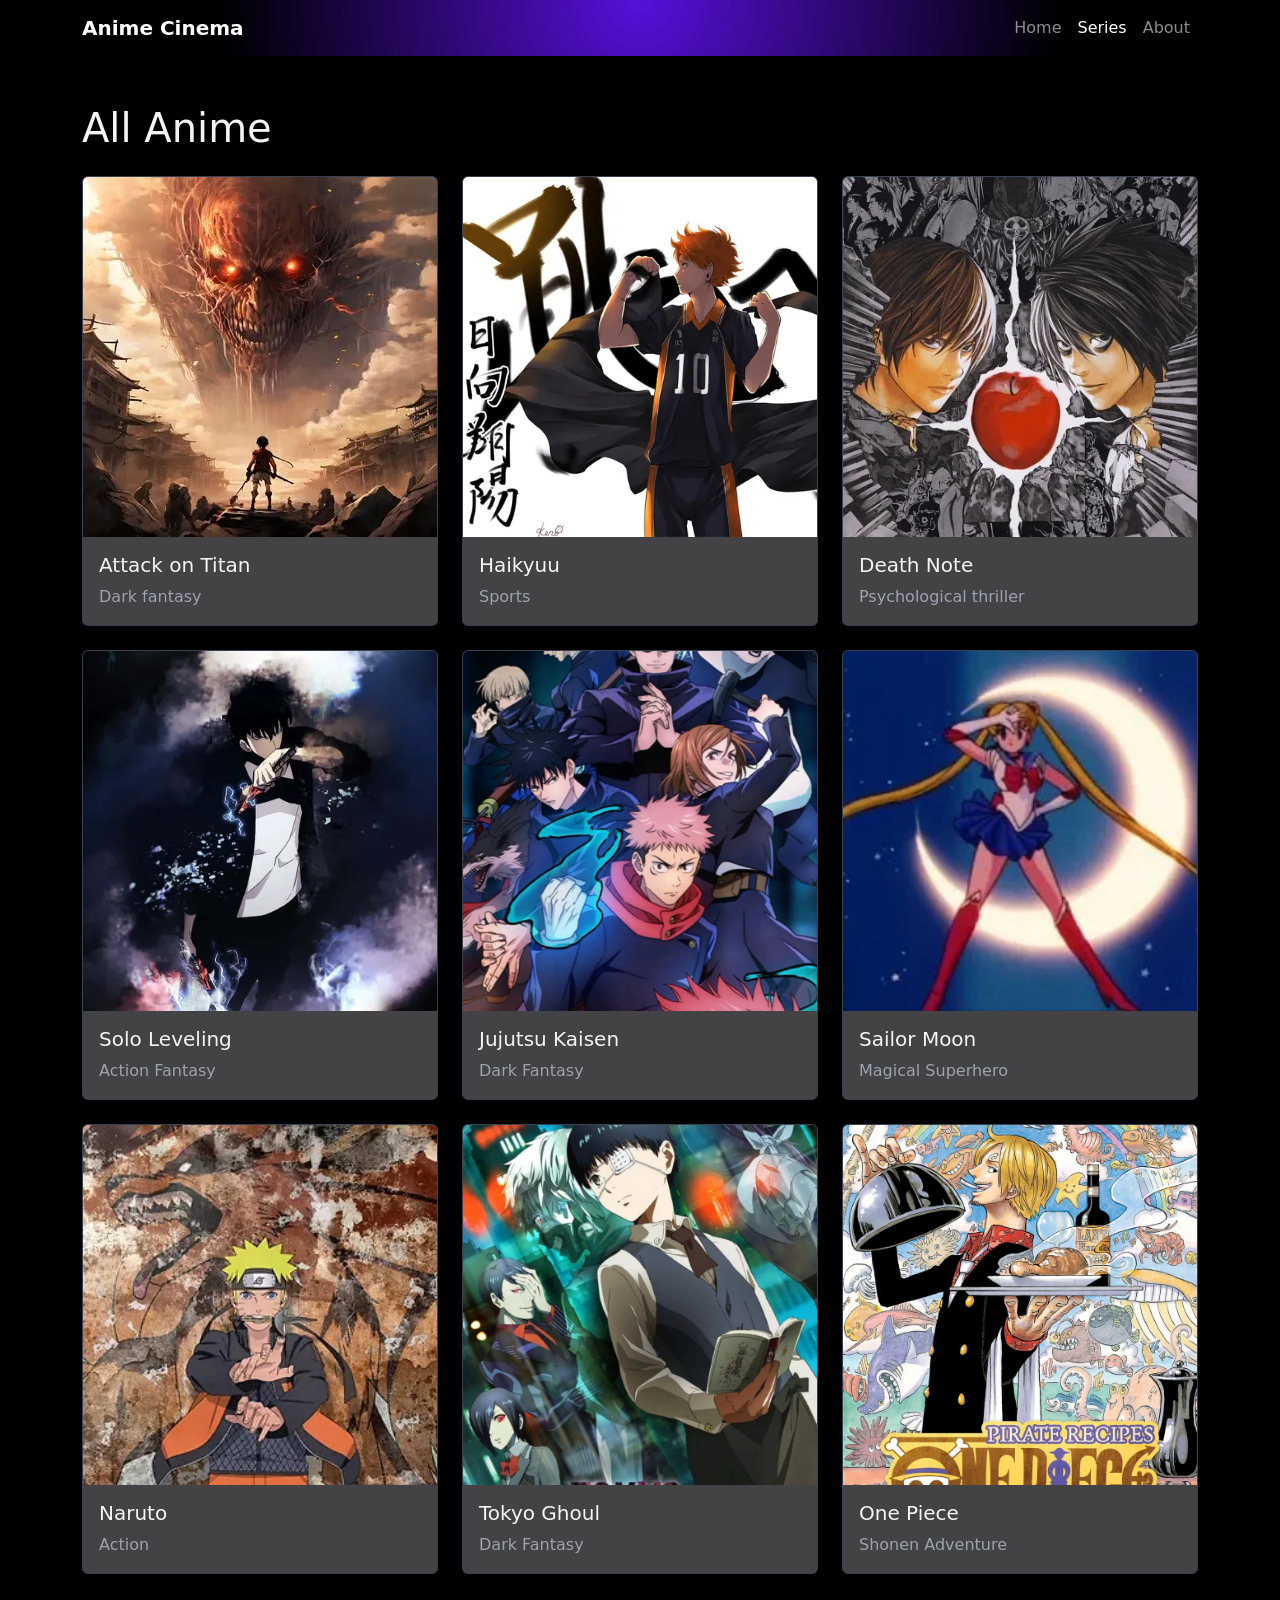
==== project/movies.html @ 6b7c6824 "projekti" ====
<!DOCTYPE html>
<html lang="en">
<head>
  <meta charset="UTF-8" />
  <meta name="viewport" content="width=device-width, initial-scale=1.0" />
  <title>Anime Cinema</title>
  <link href="https://cdn.jsdelivr.net/npm/bootstrap@5.3.3/dist/css/bootstrap.min.css" rel="stylesheet" />
  <link rel="stylesheet" href="styles/style.css" />
</head>
<body>
  <nav class="navbar navbar-expand-lg navbar-dark movie-navbar" style="background:radial-gradient(circle at top, #5610da 0%, #000000 65%)">
    <div class="container">
      <a class="navbar-brand fw-bold" href="index.html">Anime Cinema</a>
      <div class="collapse navbar-collapse show">
        <ul class="navbar-nav ms-auto">
          <li class="nav-item"><a class="nav-link" href="index.html">Home</a></li>
          <li class="nav-item"><a class="nav-link active" href="movies.html">Series</a></li>
          <li class="nav-item"><a class="nav-link" href="about.html">About</a></li>
        </ul>
      </div>
    </div>
  </nav>

  <main class="container py-5">
    <h1 class="mb-4">All Anime</h1>
    <div class="row g-4">
      <div class="col-md-6 col-lg-4"><a href="details/attack-on-titan.html" class="text-decoration-none"><div class="card movie-card h-100"><img src="images/1aot.webp" class="card-img-top" alt="Attack on Titan poster" /><div class="card-body"><h2 class="h5">Attack on Titan</h2><p class="text-muted mb-0">Dark fantasy</p></div></div></a></div>
      <div class="col-md-6 col-lg-4"><a href="details/haikyuu.html" class="text-decoration-none"><div class="card movie-card h-100"><img src="images/1haikyuu.webp" class="card-img-top" alt="Haikyuu poster" /><div class="card-body"><h2 class="h5">Haikyuu</h2><p class="text-muted mb-0">Sports</p></div></div></a></div>
      <div class="col-md-6 col-lg-4"><a href="details/deathnote.html" class="text-decoration-none"><div class="card movie-card h-100"><img src="images/deathnote poster.webp" class="card-img-top" alt="Death Note poster" /><div class="card-body"><h2 class="h5">Death Note</h2><p class="text-muted mb-0">Psychological thriller</p></div></div></a></div>
      <div class="col-md-6 col-lg-4"><a href="details/solo-levelling.html" class="text-decoration-none"><div class="card movie-card h-100"><img src="images/1slevel.webp" class="card-img-top" alt="Solo Leveling poster" /><div class="card-body"><h2 class="h5">Solo Leveling</h2><p class="text-muted mb-0">Action Fantasy</p></div></div></a></div>
      <div class="col-md-6 col-lg-4"><a href="details/jujutsu-kaisen.html" class="text-decoration-none"><div class="card movie-card h-100"><img src="images/jjk poster.webp" class="card-img-top" alt="Jujutsu Kaisen poster" /><div class="card-body"><h2 class="h5">Jujutsu Kaisen</h2><p class="text-muted mb-0">Dark Fantasy</p></div></div></a></div>
      <div class="col-md-6 col-lg-4"><a href="details/sailor-moon.html" class="text-decoration-none"><div class="card movie-card h-100"><img src="images/1samoon.webp" class="card-img-top" alt="Sailor Moon poster" /><div class="card-body"><h2 class="h5">Sailor Moon</h2><p class="text-muted mb-0">Magical Superhero</p></div></div></a></div>
      <div class="col-md-6 col-lg-4"><a href="details/naruto.html" class="text-decoration-none"><div class="card movie-card h-100"><img src="images/naruto poster.webp" class="card-img-top" alt="Naruto poster" /><div class="card-body"><h2 class="h5">Naruto</h2><p class="text-muted mb-0">Action</p></div></div></a></div>
      <div class="col-md-6 col-lg-4"><a href="details/tokyo-ghoul.html" class="text-decoration-none"><div class="card movie-card h-100"><img src="images/tokyo ghoul poster.webp" class="card-img-top" alt="Tokyo Ghoul poster" /><div class="card-body"><h2 class="h5">Tokyo Ghoul</h2><p class="text-muted mb-0">Dark Fantasy</p></div></div></a></div>
      <div class="col-md-6 col-lg-4"><a href="details/one-piece.html" class="text-decoration-none"><div class="card movie-card h-100"><img src="images/one piece poster.webp" class="card-img-top" alt="One Piece poster" /><div class="card-body"><h2 class="h5">One Piece</h2><p class="text-muted mb-0">Shonen Adventure</p></div></div></a></div>
    </div>
  </main>
</body>
</html>
---- project/styles/style.css ----
:root {
  --bg-dark: #000000;
  --bg-card: #434244;
  --text-light: #f3f4f6;
  --muted: #9ca3af;
}

body {
  background-color: var(--bg-dark);
  color: var(--text-light);
}

.movie-navbar {
  background: linear-gradient(90deg, #000000, #000000);
}

.hero {
  background: radial-gradient(circle at top, #5610da 0%, #000000 65%);
  border-bottom: 1px solid #374151;
}

.movie-card,
.movie-detail {
  background-color: var(--bg-card);
  border: 1px solid #374151;
  color: var(--text-light);
}

.movie-card {
  transition: transform 0.2s ease, box-shadow 0.2s ease;
}

.movie-card:hover {
  transform: translateY(-4px);
  box-shadow: 0 10px 20px rgba(0, 0, 0, 0.3);
}

.card-img-top {
  height: 360px;
  object-fit: cover;
}

.detail-cover {
  height: 100%;
  min-height: 320px;
  object-fit: cover;
}

.text-muted {
  color: var(--muted) !important;
}

.list-group-item {
  background-color: #000000;
  color: var(--text-light);
  border-color: #374151;
}

.style {
  background-color:#8000ff;
  border-color:#5610da;
  color:#f3f4f6;
}

.edit{
  background-color: #5863ff;
  border-color:#5863ff;
}

.remove{
  background-color:#6924ca;
  border-color:#6924ca;
}

.edit:hover {
  background-color:#6924ca;
  border-color:#6924ca;
}
.remove:hover {
  background-color: #5863ff;
  border-color:#5863ff;
}

.btnstyle{
  background-color:#2a9bfe;
  border-color: #0c5ba0;
}

.btnstyle:hover {
  background-color: #434244;
  border-color:#f3f4f6;
  color:#f3f4f6;
}

.bgcol {
  background-color:#5a85cb;
}
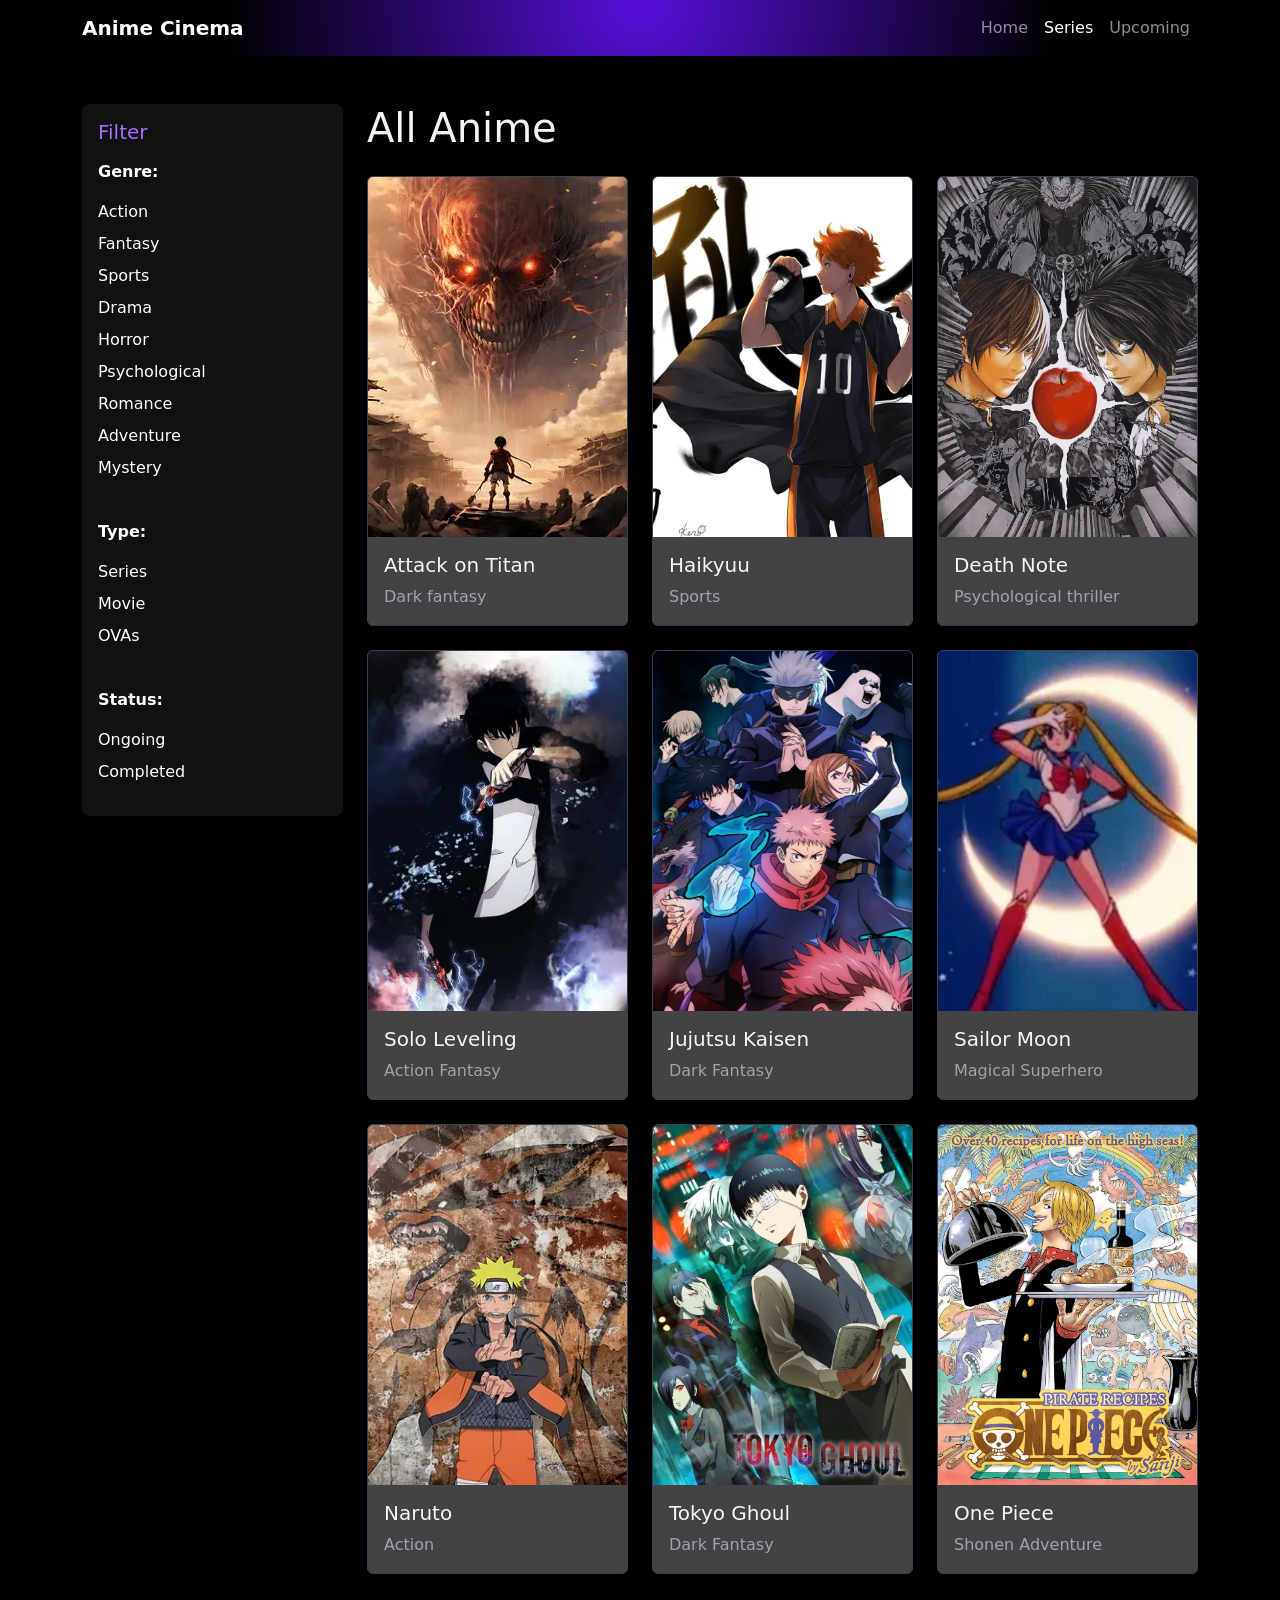
==== commit c2c61664: "projekti" ====
--- a/project/movies.html
+++ b/project/movies.html
@@ -15,13 +15,49 @@
         <ul class="navbar-nav ms-auto">
           <li class="nav-item"><a class="nav-link" href="index.html">Home</a></li>
           <li class="nav-item"><a class="nav-link active" href="movies.html">Series</a></li>
-          <li class="nav-item"><a class="nav-link" href="about.html">About</a></li>
+          <li class="nav-item"><a class="nav-link" href="upcoming.html">Upcoming</a></li>
         </ul>
       </div>
     </div>
   </nav>
 
   <main class="container py-5">
+    <div class="row">
+    <!-- Filter column -->
+    <aside class="col-md-3 mb-4">
+      <div class="filter-box p-3">
+        <h5 style="color: #a26fff">Filter</h5>
+        <p><strong>Genre:</strong></p>
+        <ul class="list-unstyled">
+          <li>Action</li>
+          <li>Fantasy</li>
+          <li>Sports</li>
+          <li>Drama</li>
+          <li>Horror</li>
+          <li>Psychological</li>
+          <li>Romance</li>
+          <li>Adventure</li>
+          <li>Mystery</li>
+        </ul>
+        <br>
+        <p><strong>Type:</strong></p>
+        <ul class="list-unstyled">
+          <li>Series</li>
+          <li>Movie</li>
+          <li>OVAs</li>
+        </ul>
+        <br>
+        <p><strong>Status:</strong></p>
+        <ul class="list-unstyled">
+          <li>Ongoing</li>
+          <li>Completed</li>
+        </ul>
+      </div>
+    </aside>
+
+
+
+    <div class="col-md-9">
     <h1 class="mb-4">All Anime</h1>
     <div class="row g-4">
       <div class="col-md-6 col-lg-4"><a href="details/attack-on-titan.html" class="text-decoration-none"><div class="card movie-card h-100"><img src="images/1aot.webp" class="card-img-top" alt="Attack on Titan poster" /><div class="card-body"><h2 class="h5">Attack on Titan</h2><p class="text-muted mb-0">Dark fantasy</p></div></div></a></div>
@@ -34,6 +70,8 @@
       <div class="col-md-6 col-lg-4"><a href="details/tokyo-ghoul.html" class="text-decoration-none"><div class="card movie-card h-100"><img src="images/tokyo ghoul poster.webp" class="card-img-top" alt="Tokyo Ghoul poster" /><div class="card-body"><h2 class="h5">Tokyo Ghoul</h2><p class="text-muted mb-0">Dark Fantasy</p></div></div></a></div>
       <div class="col-md-6 col-lg-4"><a href="details/one-piece.html" class="text-decoration-none"><div class="card movie-card h-100"><img src="images/one piece poster.webp" class="card-img-top" alt="One Piece poster" /><div class="card-body"><h2 class="h5">One Piece</h2><p class="text-muted mb-0">Shonen Adventure</p></div></div></a></div>
     </div>
+    </div>
+    </div>
   </main>
 </body>
 </html>
--- a/project/styles/style.css
+++ b/project/styles/style.css
@@ -11,12 +11,63 @@
 }
 
 .movie-navbar {
-  background: linear-gradient(90deg, #000000, #000000);
-}
+  background: radial-gradient(circle at top, #5610da 0%, #000000 65%);
+}
+
 
 .hero {
-  background: radial-gradient(circle at top, #5610da 0%, #000000 65%);
-  border-bottom: 1px solid #374151;
+  height: 450px;          
+  overflow: hidden;
+  padding: 20px 0;
+}
+
+
+.hero .carousel,
+.hero .carousel-inner,
+.hero .carousel-item {
+  height: 100%;
+}
+
+
+.hero .carousel-item img {
+  width: 100%;
+  height: 100%;
+  object-fit: cover;
+}
+
+
+.hero .col-lg-4 {
+  height: 100%;
+  display: flex;
+  flex-direction: column;
+  gap: 15px;
+}
+
+
+.side-item {
+  flex: 1; 
+  display: flex;
+  align-items: stretch;
+  gap: 10px;
+  background: #111;
+  padding: 10px;
+  border-radius: 8px;
+}
+
+
+.side-item img {
+  width: 80px;
+  height: 90px;
+  object-fit: cover;
+  border-radius: 5px;
+}
+
+
+.side-item h6 {
+  margin: 0;
+  color: white;
+  display: flex;
+  align-items: center;
 }
 
 .movie-card,
@@ -26,6 +77,32 @@
   color: var(--text-light);
 }
 
+.star-rating {
+  direction: rtl; 
+  display: inline-flex;
+}
+
+.star-rating input {
+  display: none; 
+}
+
+.star-rating label {
+  font-size: 2rem;
+  color: #ccc;
+  cursor: pointer;
+  transition: color 0.2s;
+}
+
+
+.star-rating input:checked ~ label {
+  color: gold;
+}
+
+.star-rating label:hover,
+.star-rating label:hover ~ label {
+  color: gold;
+}
+
 .movie-card {
   transition: transform 0.2s ease, box-shadow 0.2s ease;
 }
@@ -44,6 +121,16 @@
   height: 100%;
   min-height: 320px;
   object-fit: cover;
+}
+.gif {
+  height: 150px;
+  width: 150px
+}
+
+.cast {
+  height: 120px;
+  width: 120px;
+  border-radius: 60%;
 }
 
 .text-muted {
@@ -94,4 +181,98 @@
 
 .bgcol {
   background-color:#5a85cb;
-}+}
+
+.upcoming {
+  display: flex;
+  align-items: center;
+  justify-content: space-between;
+  gap: 10px;
+  background: linear-gradient(60deg, #000000 0%, #000000 30%, #5610da 100%);
+  padding: 10px;
+  border-radius: 8px;
+  position: relative;
+}
+.upcoming-left {
+  display: flex;
+  align-items: center;
+  gap: 10px;   /
+}
+
+.upcoming img {
+  width: 80px;
+  height: 90px;
+  object-fit: cover;
+  border-radius: 5px;
+}
+
+/*.upcoming {
+  margin: 0;
+  color: white;
+  display: flex;
+  align-items: center;
+  position: relative;
+  
+} 
+*/
+.upcoming-text p {
+  font-size: 0.95rem;
+  margin-bottom: 2px;
+  color:rgba(251, 224, 224, 0.492);
+  margin: 0;
+}
+
+.upcoming-text strong {
+  display: block;
+  font-size: 1.1rem;    
+  margin-bottom: 8px;   
+}
+
+.upcoming-text {
+  display: flex;
+  flex-direction: column;
+  justify-content: center;
+}
+
+.episode-box {
+  background-color: #111;
+  color: #fff;
+  padding: 8px;
+  text-align: center;
+  border-radius: 4px;
+  border: 1px solid #444;
+  font-size: 0.9rem;
+  cursor: pointer;
+  transition: background 0.2s;
+}
+
+.episode-box:hover {
+  background-color: #333;
+}
+.episode-arrow {
+  font-size: 1.5rem;   
+  color: #fff;         
+  cursor: pointer;     
+  user-select: none;  
+  transition: color 0.2s;
+}
+
+.episode-arrow:hover {
+  color: gold;         
+}
+
+.filter-box {
+  background: #111;
+  color: #fff;
+  border-radius: 8px;
+}
+.filter-box h5 {
+  margin-bottom: 1rem;
+}
+.filter-box ul li {
+  margin-bottom: 0.5rem;
+  cursor: pointer;
+}
+.filter-box ul li:hover {
+  color: gold;
+}
